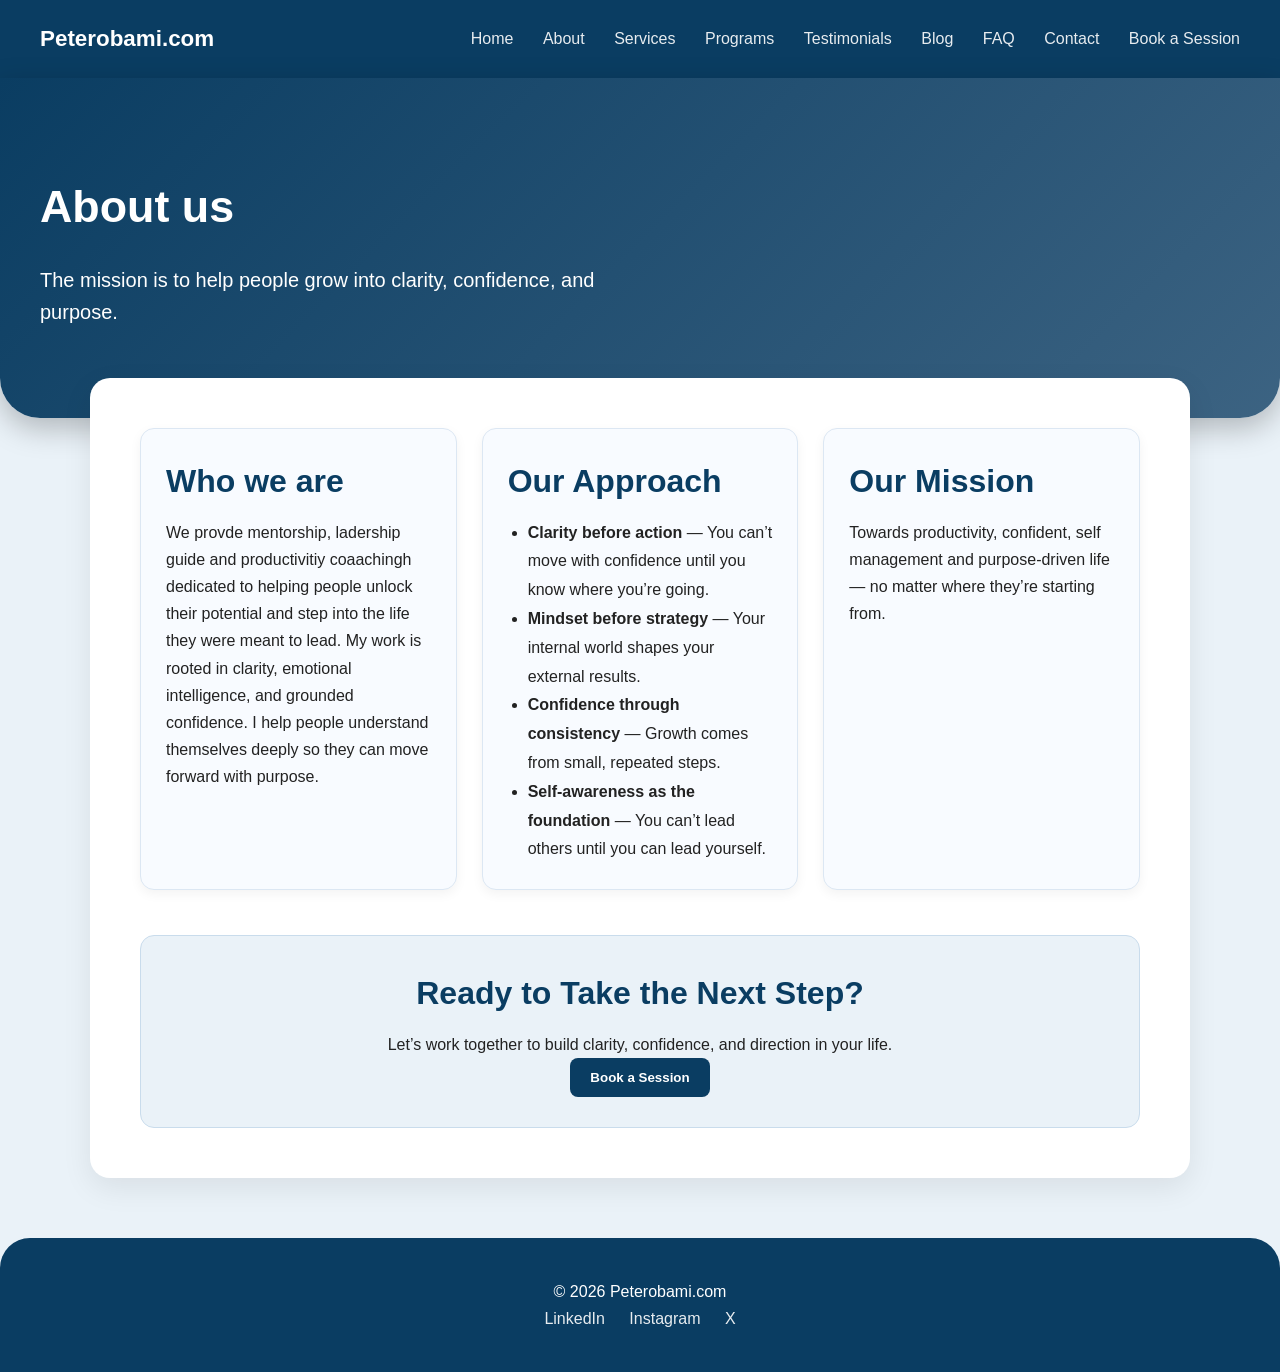
==== about.html @ d15416c0 "Initial commit for deployment" ====
<!DOCTYPE html>
<html lang="en">
<head>
  <meta charset="UTF-8">
  <title>About — Peter Obami</title>
  <meta name="viewport" content="width=device-width, initial-scale=1">
  <link rel="stylesheet" href="style.css">
</head>
<body>

<header>
  <div class="logo">Peterobami.com</div>
  <nav>
    <a href="index.html">Home</a>
    <a href="about.html">About</a>
    <a href="services.html">Services</a>
    <a href="programs.html">Programs</a>
    <a href="testimonials.html">Testimonials</a>
    <a href="blog.html">Blog</a>
    <a href="faq.html">FAQ</a>
    <a href="contact.html">Contact</a>
    <a href="https://calendly.com/peterobami/new-meeting" class="cta-nav" target="_blank">Book a Session</a>
  </nav>
</header>

<!-- ABOUT HERO -->
<section class="hero small-hero">
  <div class="hero-text">
    <h1>About us</h1>
    <p>The mission is to help people grow into clarity, confidence, and purpose.</p>
  </div>
</section>

<!-- ABOUT CONTENT -->
<section class="section"> 

  <div class="card">
    <h2>Who we are</h2>
    <p>We provde mentorship, ladership guide and productivitiy coaachingh dedicated to helping people unlock their potential and step into the life they were meant to lead. My work is rooted in clarity, emotional intelligence, and grounded confidence. I help people understand themselves deeply so they can move forward with purpose.</p>
  </div>

  <div class="card">
    <h2>Our Approach</h2>
    <ul style="padding-left:20px; line-height:1.8;">
      <li><strong>Clarity before action</strong> — You can’t move with confidence until you know where you’re going.</li>
      <li><strong>Mindset before strategy</strong> — Your internal world shapes your external results.</li>
      <li><strong>Confidence through consistency</strong> — Growth comes from small, repeated steps.</li>
      <li><strong>Self-awareness as the foundation</strong> — You can’t lead others until you can lead yourself.</li>
    </ul>
  </div>

  <div class="card">
    <h2>Our Mission</h2>
    <p>Towards productivity, confident, self management and purpose‑driven life — no matter where they’re starting from.</p>
  </div>

  <!-- CTA -->
  <div class="newsletter">
    <h2>Ready to Take the Next Step?</h2>
    <p>Let’s work together to build clarity, confidence, and direction in your life.</p>
    <a href="https://calendly.com/peterobami/new-meeting" target="_blank">
      <button type="button">Book a Session</button>
    </a>
  </div>

</section>

<footer>
  <p>© 2026 Peterobami.com</p>
  <div class="social-links">
    <a href="#">LinkedIn</a>
    <a href="#">Instagram</a>
    <a href="#">X</a>
  </div>
</footer>

</body>
</html>
---- style.css ----
/* GLOBAL RESET */
* {
  margin: 0;
  padding: 0;
  box-sizing: border-box;
}

/* GLOBAL STYLING */
body {
  font-family: 'Segoe UI', Arial, sans-serif;
  background: #eaf2f8; /* Light blue tint */
  color: #222;
  line-height: 1.7;
}

/* LINKS */
a {
  transition: opacity 0.2s ease, color 0.2s ease;
}

/* HEADER */
header {
  background: #0a3d62;
  color: white;
  padding: 20px 40px;
  display: flex;
  justify-content: space-between;
  align-items: center;
  box-shadow: 0 4px 12px rgba(0,0,0,0.2);
}

header .logo {
  font-size: 1.4rem;
  font-weight: 600;
}

nav a {
  color: white;
  margin-left: 25px;
  text-decoration: none;
  font-weight: 500;
  opacity: 0.9;
}

nav a:hover {
  opacity: 1;
}

/* HERO SECTION WITH PHOTO */
.hero {
  display: flex;
  align-items: center;
  justify-content: space-between;
  padding: 90px 40px;
  background: linear-gradient(135deg, #0a3d62, #3c6382);
  color: white;
  border-bottom-left-radius: 40px;
  border-bottom-right-radius: 40px;
  box-shadow: 0 10px 30px rgba(0,0,0,0.25);
}

.hero-text {
  max-width: 50%;
}

.hero-text h1 {
  font-size: 2.8rem;
  font-weight: 700;
  margin-bottom: 20px;
}

.hero-text p {
  font-size: 1.25rem;
  line-height: 1.6;
  max-width: 600px;
}

.hero-image img {
  width: 330px;
  height: auto;
  border-radius: 14px;
  box-shadow: 0 12px 35px rgba(0,0,0,0.3);
}

/* MAIN CONTENT SECTION */
.section {
  max-width: 1100px;
  margin: -40px auto 40px auto;
  background: white;
  padding: 50px;
  border-radius: 20px;
  box-shadow: 0 10px 30px rgba(0,0,0,0.08);

  display: grid;
  grid-template-columns: repeat(auto-fit, minmax(260px, 1fr));
  gap: 25px;
}

.section h2 {
  grid-column: 1 / -1;
  font-size: 2rem;
  margin-bottom: 10px;
  color: #0a3d62;
}

/* CARD SECTIONS */
.card {
  background: #f8fbff;
  padding: 25px;
  border-radius: 14px;
  border: 1px solid #dce7f3;
  box-shadow: 0 4px 12px rgba(0,0,0,0.05);
  transition: transform 0.2s ease, box-shadow 0.2s ease;
}

.card:hover {
  transform: translateY(-4px);
  box-shadow: 0 8px 20px rgba(0,0,0,0.12);
}

/* NEWSLETTER */
.newsletter {
  grid-column: 1 / -1;
  text-align: center;
  margin-top: 20px;
  padding: 30px;
  background: #eaf2f8;
  border-radius: 14px;
  border: 1px solid #c9dcec;
}

.newsletter input[type="email"] {
  padding: 12px;
  width: 260px;
  max-width: 80%;
  border-radius: 8px;
  border: 1px solid #bbb;
  margin-right: 10px;
}

.newsletter button {
  padding: 12px 20px;
  border-radius: 8px;
  border: none;
  background: #0a3d62;
  color: #fff;
  cursor: pointer;
  font-weight: 600;
}

.newsletter button:hover {
  background: #07405a;
}

/* FOOTER */
footer {
  background: #0a3d62;
  color: #fff;
  padding: 40px;
  text-align: center;
  margin-top: 60px;
  border-top-left-radius: 30px;
  border-top-right-radius: 30px;
}

footer .social-links a {
  color: #fff;
  margin: 0 10px;
  text-decoration: none;
  font-weight: 500;
  opacity: 0.9;
}

footer .social-links a:hover {
  opacity: 1;
}

/* RESPONSIVE */
@media (max-width: 768px) {

  header {
    flex-direction: column;
    text-align: center;
  }

  nav a {
    margin: 10px;
    display: inline-block;
  }

  .hero {
    flex-direction: column;
    text-align: center;
    padding: 60px 20px;
  }

  .hero-text {
    max-width: 100%;
    margin-bottom: 30px;
  }

  .hero-image img {
    width: 240px;
  }

  .section {
    padding: 30px 20px;
  }
}

/* DARK MODE */
@media (prefers-color-scheme: dark) {
  body {
    background: #0a0f14;
    color: #f5f5f5;
  }

  header {
    background: #000;
  }

  .card {
    background: #0f1a24;
    border-color: #1f2d3a;
    box-shadow: 0 4px 16px rgba(0,0,0,0.6);
  }

  .newsletter {
    background: #0f1a24;
    border-color: #1f2d3a;
  }

  footer {
    background: #000;
  }

  input, textarea {
    background: #111;
    color: #f5f5f5;
    border-color: #444;
  }
}
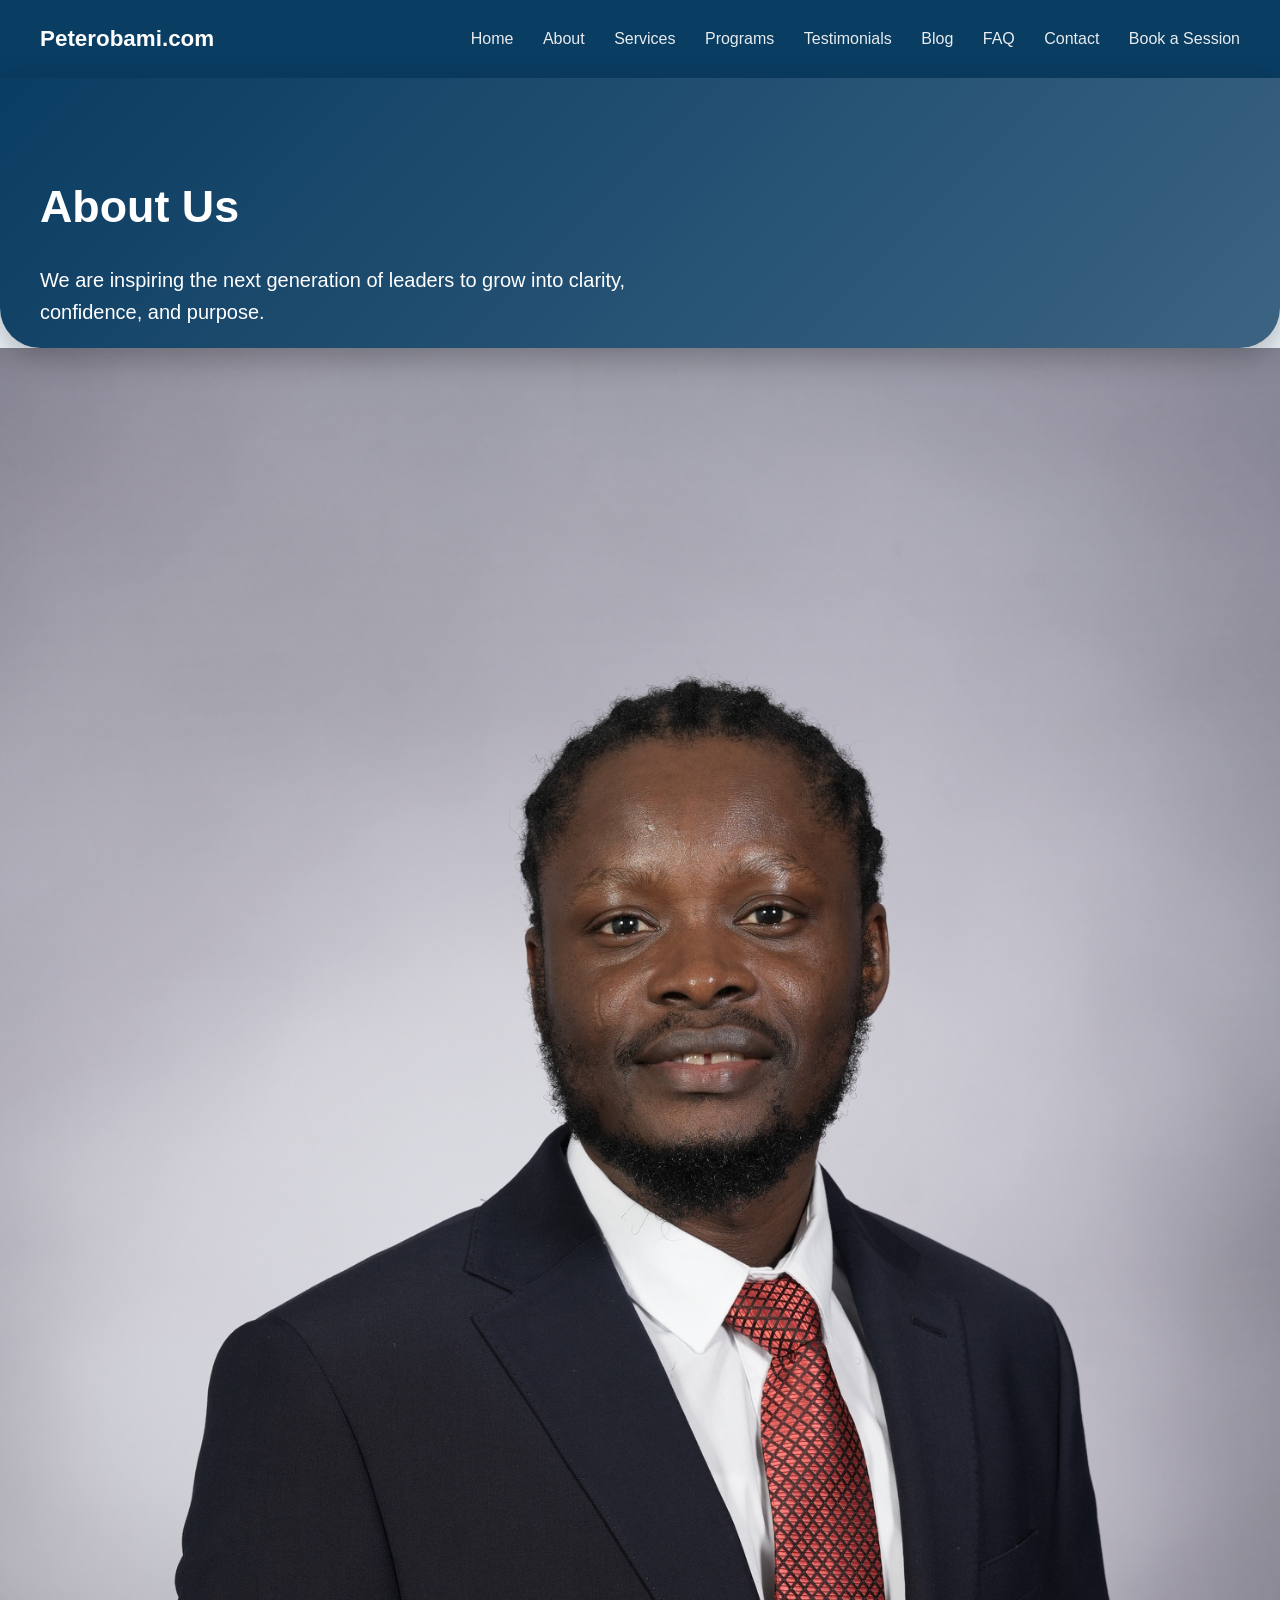
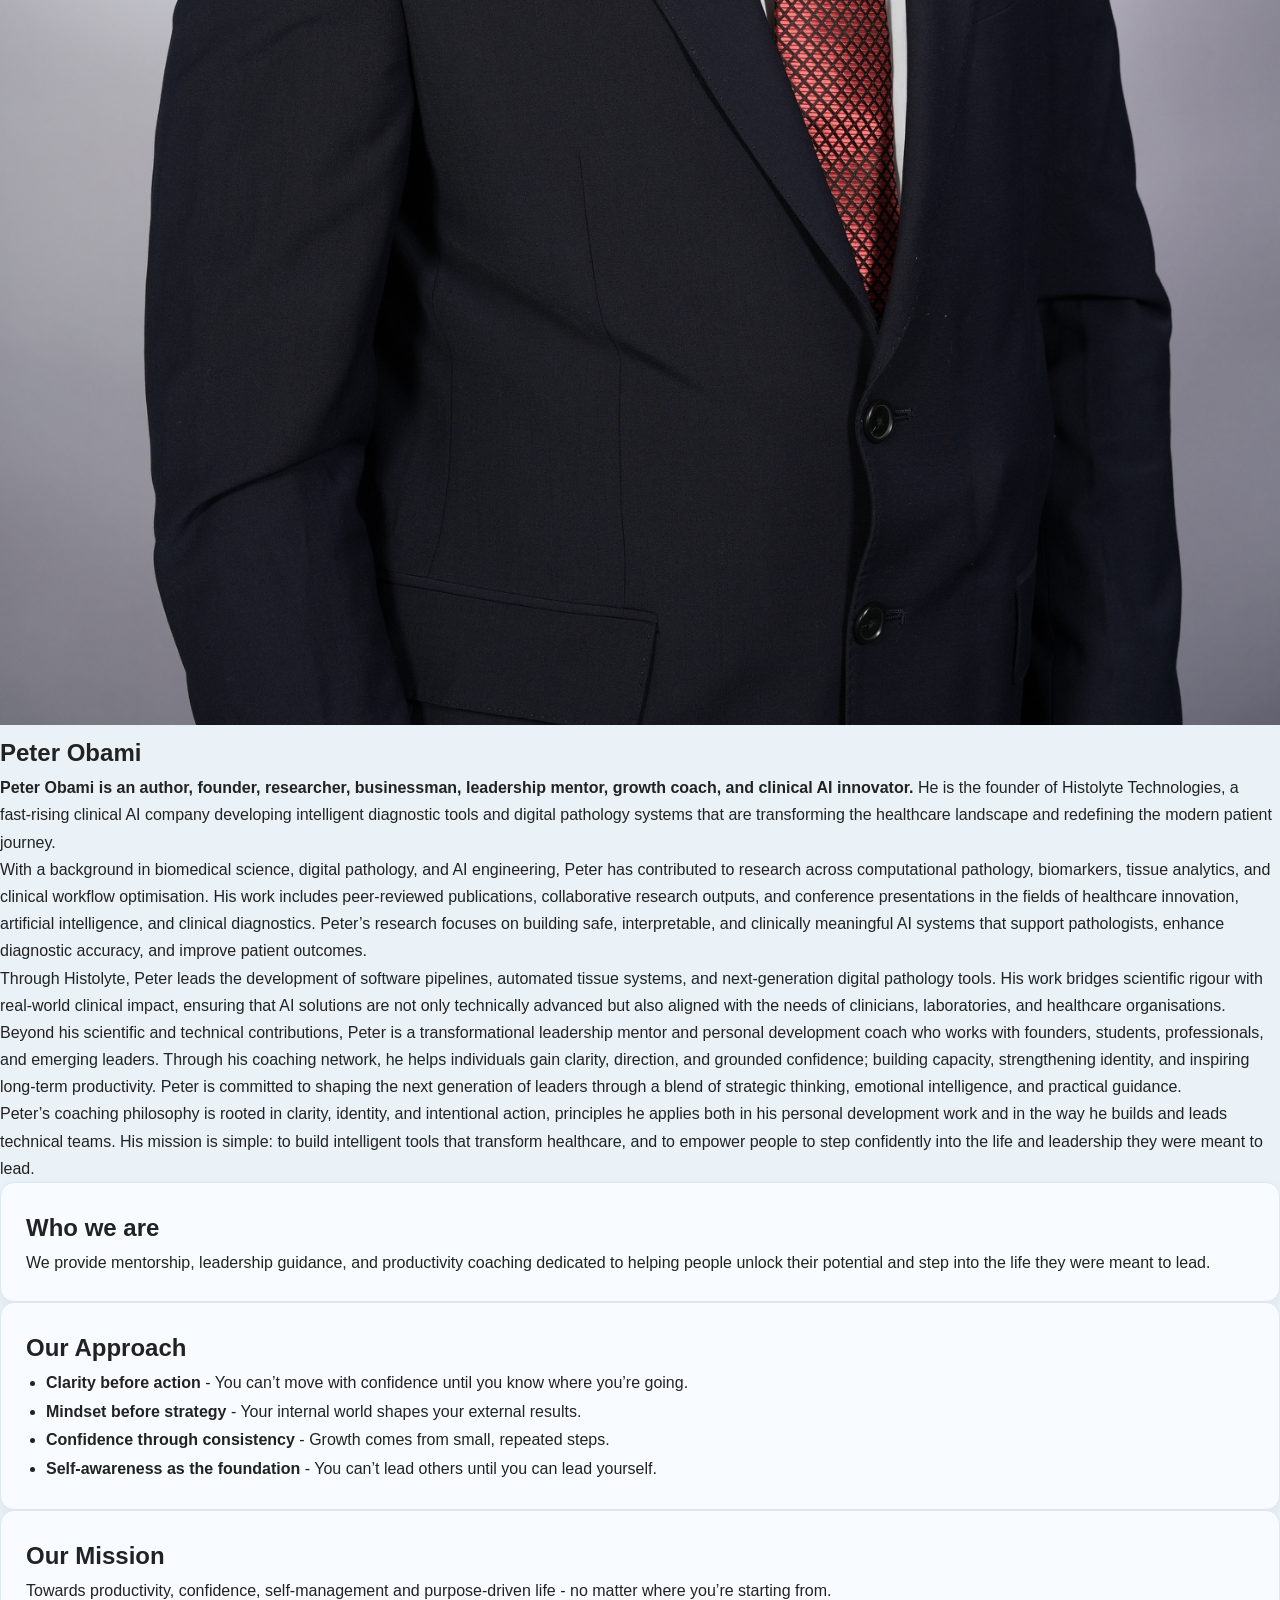
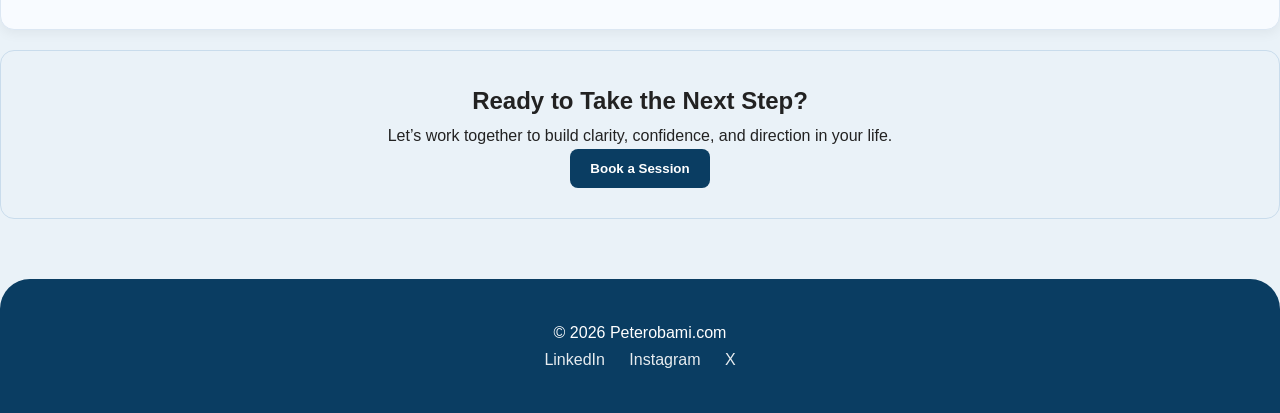
==== commit ea83f7b1: "Initial commit" ====
--- a/about.html
+++ b/about.html
@@ -26,43 +26,75 @@
 <!-- ABOUT HERO -->
 <section class="hero small-hero">
   <div class="hero-text">
-    <h1>About us</h1>
-    <p>The mission is to help people grow into clarity, confidence, and purpose.</p>
+    <h1>About Us</h1>
+    <p>We are inspiring the next generation of leaders to grow into clarity, confidence, and purpose.</p>
   </div>
 </section>
 
-<!-- ABOUT CONTENT -->
-<section class="section"> 
+<!-- CANVAS A — FULL-WIDTH FOUNDER PROFILE -->
+<section class="canvas-fullwidth">
+  <div class="inner founder-layout">
 
-  <div class="card">
-    <h2>Who we are</h2>
-    <p>We provde mentorship, ladership guide and productivitiy coaachingh dedicated to helping people unlock their potential and step into the life they were meant to lead. My work is rooted in clarity, emotional intelligence, and grounded confidence. I help people understand themselves deeply so they can move forward with purpose.</p>
+    <div class="founder-photo">
+      <img src="peter-hero.jpg" alt="Peter Obami">
+    </div>
+
+    <div class="founder-bio">
+  <h2>Peter Obami</h2>
+
+  <p><strong>Peter Obami is an author, founder, researcher, businessman, leadership mentor, growth coach, and clinical AI innovator.</strong> He is the founder of Histolyte Technologies, a fast‑rising clinical AI company developing intelligent diagnostic tools and digital pathology systems that are transforming the healthcare landscape and redefining the modern patient journey.</p>
+
+  <p>With a background in biomedical science, digital pathology, and AI engineering, Peter has contributed to research across computational pathology, biomarkers, tissue analytics, and clinical workflow optimisation. His work includes peer‑reviewed publications, collaborative research outputs, and conference presentations in the fields of healthcare innovation, artificial intelligence, and clinical diagnostics. Peter’s research focuses on building safe, interpretable, and clinically meaningful AI systems that support pathologists, enhance diagnostic accuracy, and improve patient outcomes.</p>
+
+  <p>Through Histolyte, Peter leads the development of software pipelines, automated tissue systems, and next‑generation digital pathology tools. His work bridges scientific rigour with real‑world clinical impact, ensuring that AI solutions are not only technically advanced but also aligned with the needs of clinicians, laboratories, and healthcare organisations.</p>
+
+  <p>Beyond his scientific and technical contributions, Peter is a transformational leadership mentor and personal development coach who works with founders, students, professionals, and emerging leaders. Through his coaching network, he helps individuals gain clarity, direction, and grounded confidence; building capacity, strengthening identity, and inspiring long‑term productivity. Peter is committed to shaping the next generation of leaders through a blend of strategic thinking, emotional intelligence, and practical guidance.</p>
+
+  <p>Peter’s coaching philosophy is rooted in clarity, identity, and intentional action, principles he applies both in his personal development work and in the way he builds and leads technical teams. His mission is simple: to build intelligent tools that transform healthcare, and to empower people to step confidently into the life and leadership they were meant to lead.</p>
+</div>
+
+
   </div>
+</section>
 
-  <div class="card">
-    <h2>Our Approach</h2>
-    <ul style="padding-left:20px; line-height:1.8;">
-      <li><strong>Clarity before action</strong> — You can’t move with confidence until you know where you’re going.</li>
-      <li><strong>Mindset before strategy</strong> — Your internal world shapes your external results.</li>
-      <li><strong>Confidence through consistency</strong> — Growth comes from small, repeated steps.</li>
-      <li><strong>Self-awareness as the foundation</strong> — You can’t lead others until you can lead yourself.</li>
-    </ul>
+<!-- CANVAS B — FULL-WIDTH CARDS -->
+<section class="canvas-fullwidth">
+  <div class="inner cards-grid">
+
+    <div class="card">
+      <h2>Who we are</h2>
+      <p>We provide mentorship, leadership guidance, and productivity coaching dedicated to helping people unlock their potential and step into the life they were meant to lead.</p>
+    </div>
+
+    <div class="card">
+      <h2>Our Approach</h2>
+      <ul style="padding-left:20px; line-height:1.8;">
+        <li><strong>Clarity before action</strong> - You can’t move with confidence until you know where you’re going.</li>
+        <li><strong>Mindset before strategy</strong> - Your internal world shapes your external results.</li>
+        <li><strong>Confidence through consistency</strong> - Growth comes from small, repeated steps.</li>
+        <li><strong>Self-awareness as the foundation</strong> - You can’t lead others until you can lead yourself.</li>
+      </ul>
+    </div>
+
+    <div class="card">
+      <h2>Our Mission</h2>
+      <p>Towards productivity, confidence, self‑management and purpose‑driven life - no matter where you’re starting from.</p>
+    </div>
+
   </div>
+</section>
 
-  <div class="card">
-    <h2>Our Mission</h2>
-    <p>Towards productivity, confident, self management and purpose‑driven life — no matter where they’re starting from.</p>
+<!-- CTA -->
+<section class="canvas-fullwidth">
+  <div class="inner">
+    <div class="newsletter">
+      <h2>Ready to Take the Next Step?</h2>
+      <p>Let’s work together to build clarity, confidence, and direction in your life.</p>
+      <a href="https://calendly.com/peterobami/new-meeting" target="_blank">
+        <button type="button">Book a Session</button>
+      </a>
+    </div>
   </div>
-
-  <!-- CTA -->
-  <div class="newsletter">
-    <h2>Ready to Take the Next Step?</h2>
-    <p>Let’s work together to build clarity, confidence, and direction in your life.</p>
-    <a href="https://calendly.com/peterobami/new-meeting" target="_blank">
-      <button type="button">Book a Session</button>
-    </a>
-  </div>
-
 </section>
 
 <footer>
--- a/style.css
+++ b/style.css
@@ -1,3 +1,6 @@
+/* GOOGLE FONTS */
+@import url('https://fonts.googleapis.com/css2?family=Playfair+Display:wght@600;700&family=Lora:wght@400;500&family=Inter:wght@300;400;500;600&display=swap');
+
 /* GLOBAL RESET */
 * {
   margin: 0;
@@ -8,7 +11,7 @@
 /* GLOBAL STYLING */
 body {
   font-family: 'Segoe UI', Arial, sans-serif;
-  background: #eaf2f8; /* Light blue tint */
+  background: #eaf2f8;
   color: #222;
   line-height: 1.7;
 }
@@ -46,8 +49,244 @@
   opacity: 1;
 }
 
-/* HERO SECTION WITH PHOTO */
+/* HERO SECTION */
 .hero {
+  display: flex;
+  align-items: center;
+  justify-content: space-between;
+  padding: 90px 40px 20px 40px; /* reduced bottom padding */
+  background: linear-gradient(135deg, #0a3d62, #3c6382);
+  color: white;
+  border-bottom-left-radius: 40px;
+  border-bottom-right-radius: 40px;
+  box-shadow: 0 10px 30px rgba(0,0,0,0.25);
+  position: relative;
+  
+}
+.founder-floating {
+  top: calc(66.8% - 10px) !important;
+}
+.hero-text {
+  max-width: 50%;
+}
+
+.hero-text h1 {
+  font-size: 2.8rem;
+  font-weight: 700;
+  margin-bottom: 20px;
+}
+
+.hero-text p {
+  font-size: 1.25rem;
+  line-height: 1.6;
+  max-width: 600px;
+}
+
+.hero-image img {
+  width: 330px;
+  height: auto;
+  border-radius: 14px;
+  box-shadow: 0 12px 35px rgba(0,0,0,0.3);
+}
+
+/* FOUNDER FLOATING BOX */
+.founder-floating {
+  position: absolute;
+  top: 100%; /* sits directly under hero */
+  right: 40px; /* aligns with hero image */
+  width: 330px;
+  background: white;
+  padding: 25px;
+  border-radius: 14px;
+  box-shadow: 0 8px 20px rgba(0,0,0,0.15);
+  z-index: 10;
+}
+
+.founder-floating h2 {
+  font-family: 'Playfair Display', serif;
+  font-size: 1.8rem;
+  margin-bottom: 15px;
+  color: #0a3d62;
+  text-align: center;
+}
+
+.founder-floating p {
+  font-family: 'Lora', serif;
+  font-size: 1rem;
+  line-height: 1.7;
+  color: #222;
+  margin-bottom: 12px;
+}
+
+/* MAIN CONTENT SECTION — CLEANED */
+.section {
+  max-width: 1100px;
+  margin: 0 auto 40px auto; /* default */
+  background: white;
+  padding: 50px;
+  border-radius: 20px;
+  box-shadow: 0 10px 30px rgba(0,0,0,0.08);
+  display: grid;
+  grid-template-columns: repeat(auto-fit, minmax(260px, 1fr));
+  gap: 25px;
+}
+
+/* OVERRIDE: MOVE CANVAS UP TO TOUCH HERO */
+.section:first-of-type {
+  margin-top: -120px !important; /* THIS is the fix */
+}
+
+.section h2 {
+  grid-column: 1 / -1;
+  font-size: 2rem;
+  margin-bottom: 10px;
+  color: #0a3d62;
+}
+
+/* CARD SECTIONS */
+.card {
+  background: #f8fbff;
+  padding: 25px;
+  border-radius: 14px;
+  border: 1px solid #dce7f3;
+  box-shadow: 0 4px 12px rgba(0,0,0,0.05);
+  transition: transform 0.2s ease, box-shadow 0.2s ease;
+}
+
+.card:hover {
+  transform: translateY(-4px);
+  box-shadow: 0 8px 20px rgba(0,0,0,0.12);
+}
+
+/* NEWSLETTER */
+.newsletter {
+  grid-column: 1 / -1;
+  text-align: center;
+  margin-top: 20px;
+  padding: 30px;
+  background: #eaf2f8;
+  border-radius: 14px;
+  border: 1px solid #c9dcec;
+}
+
+.newsletter input[type="email"] {
+  padding: 12px;
+  width: 260px;
+  max-width: 80%;
+  border-radius: 8px;
+  border: 1px solid #bbb;
+  margin-right: 10px;
+}
+
+.newsletter button {
+  padding: 12px 20px;
+  border-radius: 8px;
+  border: none;
+  background: #0a3d62;
+  color: #fff;
+  cursor: pointer;
+  font-weight: 600;
+}
+
+.newsletter button:hover {
+  background: #07405a;
+}
+
+/* FOOTER */
+footer {
+  background: #0a3d62;
+  color: #fff;
+  padding: 40px;
+  text-align: center;
+  margin-top: 60px;
+  border-top-left-radius: 30px;
+  border-top-right-radius: 30px;
+}
+
+footer .social-links a {
+  color: #fff;
+  margin: 0 10px;
+  text-decoration: none;
+  font-weight: 500;
+  opacity: 0.9;
+}
+
+footer .social-links a:hover {
+  opacity: 1;
+}
+
+/* RESPONSIVE */
+@media (max-width: 768px) {
+  header {
+    flex-direction: column;
+    text-align: center;
+  }
+
+  nav a {
+    margin: 10px;
+    display: inline-block;
+  }
+
+  .hero {
+    flex-direction: column;
+    text-align: center;
+    padding: 60px 20px;
+  }
+
+  .hero-text {
+    max-width: 100%;
+    margin-bottom: 30px;
+  }
+
+  .hero-image img {
+    width: 240px;
+  }
+
+  .section {
+    padding: 30px 20px;
+  }
+
+  .founder-floating {
+    position: static;
+    margin: 20px auto;
+  }
+}
+
+/* DARK MODE */
+@media (prefers-color-scheme: dark) {
+  body {
+    background: #0a0f14;
+    color: #f5f5f5;
+  }
+
+  header {
+    background: #000;
+  }
+
+  .card {
+    background: #0f1a24;
+    border-color: #1f2d3a;
+    box-shadow: 0 4px 16px rgba(0,0,0,0.6);
+  }
+
+  .newsletter {
+    background: #0f1a24;
+    border-color: #1f2d3a;
+  }
+
+  footer {
+    background: #000;
+  }
+
+  input, textarea {
+    background: #111;
+    color: #f5f5f5;
+    border-color: #444;
+  }
+  /* ABOUT PAGE — MATCH HOMEPAGE STRUCTURE */
+
+/* 1 — Make About hero match homepage hero */
+.small-hero {
   display: flex;
   align-items: center;
   justify-content: space-between;
@@ -59,184 +298,55 @@
   box-shadow: 0 10px 30px rgba(0,0,0,0.25);
 }
 
-.hero-text {
-  max-width: 50%;
-}
-
-.hero-text h1 {
-  font-size: 2.8rem;
-  font-weight: 700;
-  margin-bottom: 20px;
-}
-
-.hero-text p {
-  font-size: 1.25rem;
-  line-height: 1.6;
-  max-width: 600px;
-}
-
-.hero-image img {
-  width: 330px;
+/* 2 — Constrain About page photo EXACTLY like homepage */
+.founder-photo img {
+  width: 330px !important;
   height: auto;
   border-radius: 14px;
   box-shadow: 0 12px 35px rgba(0,0,0,0.3);
 }
 
-/* MAIN CONTENT SECTION */
-.section {
+/* 3 — Make About page layout match homepage hero layout */
+.founder-layout {
+  display: flex;
+  align-items: flex-start;
+  justify-content: space-between;
+  gap: 40px;
   max-width: 1100px;
-  margin: -40px auto 40px auto;
+  margin: -40px auto 60px auto; /* pulls it up like homepage canvas */
+  padding: 0 40px;
+}
+
+/* 4 — Make full-width canvas sections match homepage canvas */
+.canvas-fullwidth {
+  width: 100%;
   background: white;
-  padding: 50px;
+  padding: 60px 0;
   border-radius: 20px;
   box-shadow: 0 10px 30px rgba(0,0,0,0.08);
-
+  margin-bottom: 40px;
+}
+
+.canvas-fullwidth .inner {
+  max-width: 1100px;
+  margin: 0 auto;
+  padding: 0 40px;
+}
+
+/* 5 — Make founder bio match homepage text style */
+.founder-bio {
+  max-width: 650px;
+  font-size: 1.1rem;
+  line-height: 1.7;
+  color: #222;
+}
+
+/* 6 — Make cards grid match homepage card layout */
+.cards-grid {
   display: grid;
-  grid-template-columns: repeat(auto-fit, minmax(260px, 1fr));
-  gap: 25px;
-}
-
-.section h2 {
-  grid-column: 1 / -1;
-  font-size: 2rem;
-  margin-bottom: 10px;
-  color: #0a3d62;
-}
-
-/* CARD SECTIONS */
-.card {
-  background: #f8fbff;
-  padding: 25px;
-  border-radius: 14px;
-  border: 1px solid #dce7f3;
-  box-shadow: 0 4px 12px rgba(0,0,0,0.05);
-  transition: transform 0.2s ease, box-shadow 0.2s ease;
-}
-
-.card:hover {
-  transform: translateY(-4px);
-  box-shadow: 0 8px 20px rgba(0,0,0,0.12);
-}
-
-/* NEWSLETTER */
-.newsletter {
-  grid-column: 1 / -1;
-  text-align: center;
-  margin-top: 20px;
-  padding: 30px;
-  background: #eaf2f8;
-  border-radius: 14px;
-  border: 1px solid #c9dcec;
-}
-
-.newsletter input[type="email"] {
-  padding: 12px;
-  width: 260px;
-  max-width: 80%;
-  border-radius: 8px;
-  border: 1px solid #bbb;
-  margin-right: 10px;
-}
-
-.newsletter button {
-  padding: 12px 20px;
-  border-radius: 8px;
-  border: none;
-  background: #0a3d62;
-  color: #fff;
-  cursor: pointer;
-  font-weight: 600;
-}
-
-.newsletter button:hover {
-  background: #07405a;
-}
-
-/* FOOTER */
-footer {
-  background: #0a3d62;
-  color: #fff;
-  padding: 40px;
-  text-align: center;
-  margin-top: 60px;
-  border-top-left-radius: 30px;
-  border-top-right-radius: 30px;
-}
-
-footer .social-links a {
-  color: #fff;
-  margin: 0 10px;
-  text-decoration: none;
-  font-weight: 500;
-  opacity: 0.9;
-}
-
-footer .social-links a:hover {
-  opacity: 1;
-}
-
-/* RESPONSIVE */
-@media (max-width: 768px) {
-
-  header {
-    flex-direction: column;
-    text-align: center;
-  }
-
-  nav a {
-    margin: 10px;
-    display: inline-block;
-  }
-
-  .hero {
-    flex-direction: column;
-    text-align: center;
-    padding: 60px 20px;
-  }
-
-  .hero-text {
-    max-width: 100%;
-    margin-bottom: 30px;
-  }
-
-  .hero-image img {
-    width: 240px;
-  }
-
-  .section {
-    padding: 30px 20px;
-  }
-}
-
-/* DARK MODE */
-@media (prefers-color-scheme: dark) {
-  body {
-    background: #0a0f14;
-    color: #f5f5f5;
-  }
-
-  header {
-    background: #000;
-  }
-
-  .card {
-    background: #0f1a24;
-    border-color: #1f2d3a;
-    box-shadow: 0 4px 16px rgba(0,0,0,0.6);
-  }
-
-  .newsletter {
-    background: #0f1a24;
-    border-color: #1f2d3a;
-  }
-
-  footer {
-    background: #000;
-  }
-
-  input, textarea {
-    background: #111;
-    color: #f5f5f5;
-    border-color: #444;
-  }
-}
+  grid-template-columns: repeat(auto-fit, minmax(280px, 1fr));
+  gap: 30px;
+  margin-top: 40px;
+}
+
+}
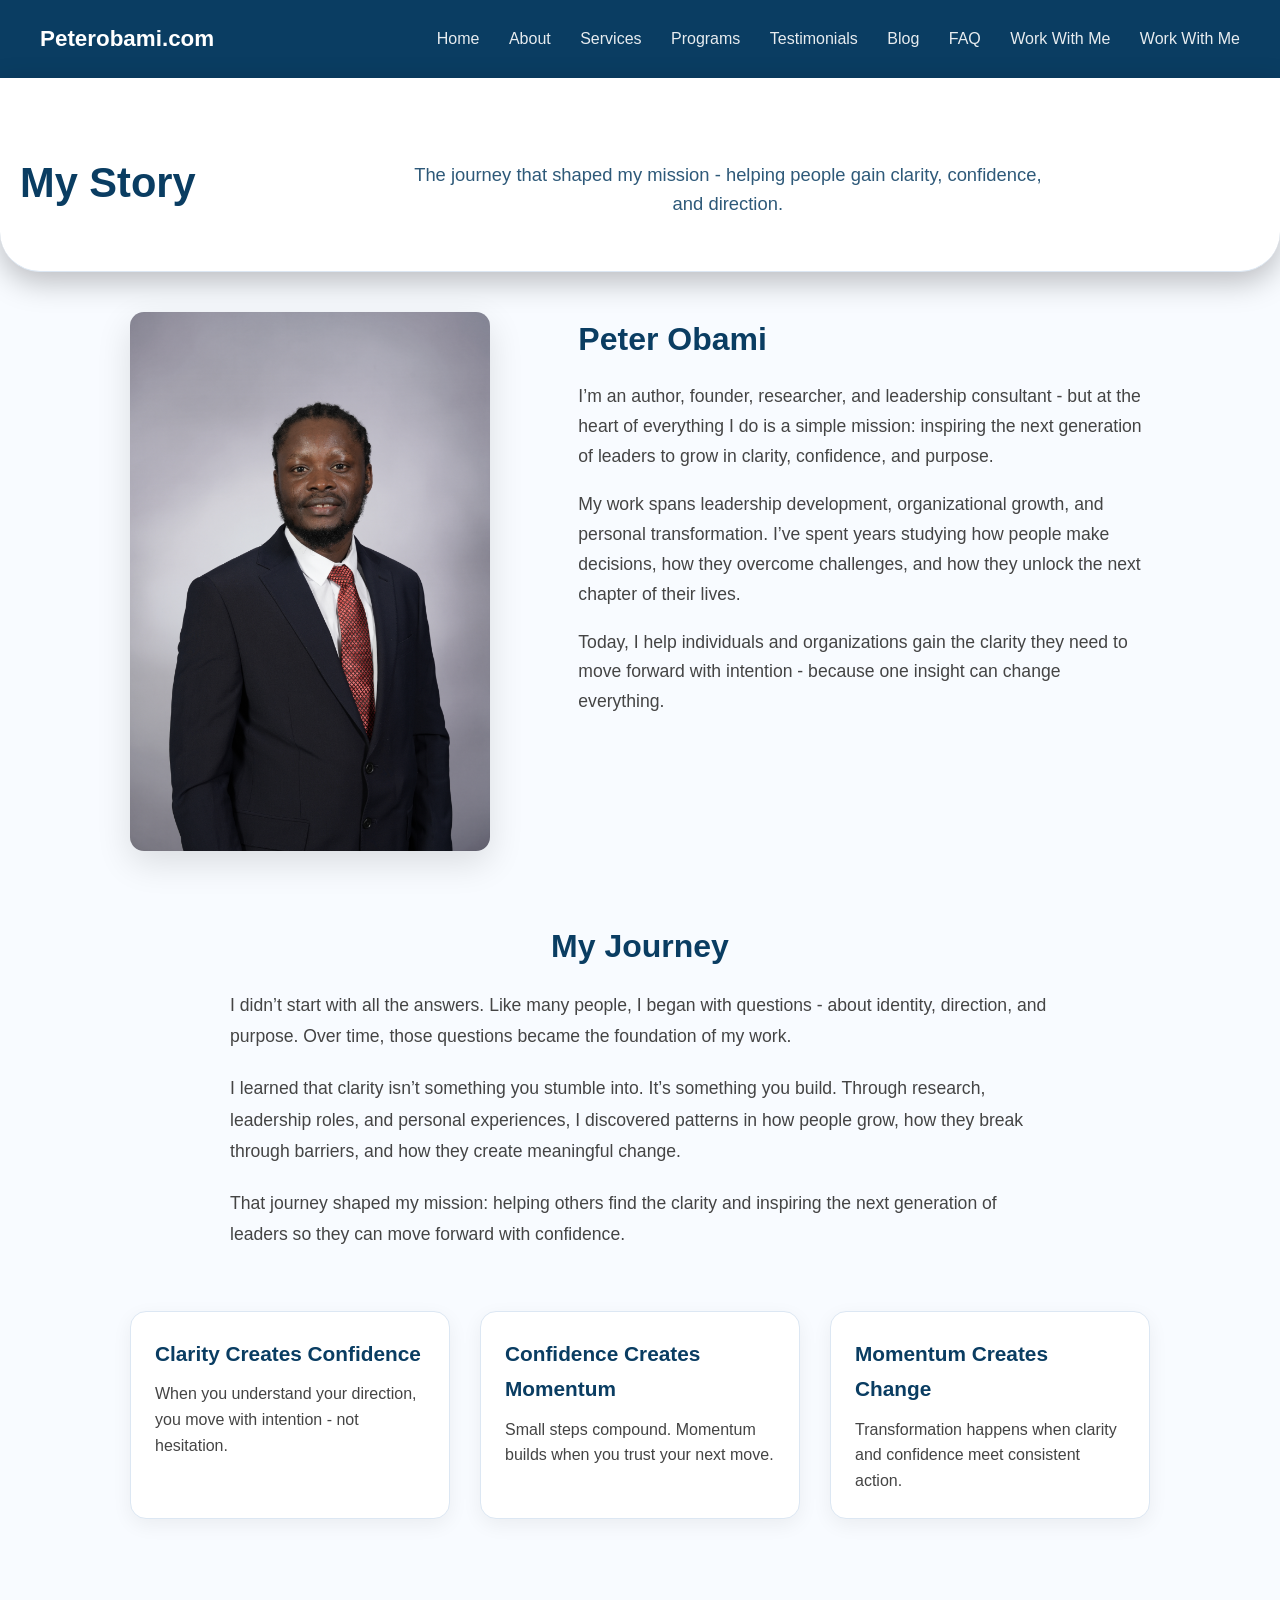
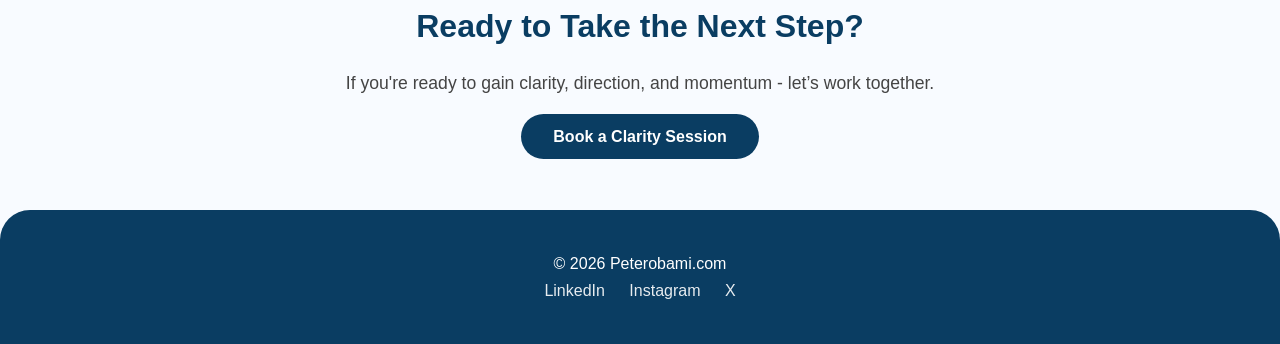
==== commit a1370da2: "Update favicon and website content" ====
--- a/about.html
+++ b/about.html
@@ -1,12 +1,177 @@
 <!DOCTYPE html>
 <html lang="en">
 <head>
+  <link rel="icon" type="image/png" href="favicon.png">
+  <link rel="icon" type="image/x-icon" href="favicon.ico">
+
   <meta charset="UTF-8">
   <title>About — Peter Obami</title>
   <meta name="viewport" content="width=device-width, initial-scale=1">
   <link rel="stylesheet" href="style.css">
+
+  <style>
+    /* ============================
+       LIGHT PREMIUM ABOUT PAGE
+       ============================ */
+
+    .about-page {
+      background: #f8fbff;
+    }
+
+    /* HERO */
+    .hero {
+      background: white !important;
+      padding: 70px 20px 40px !important;
+      text-align: center;
+      color: #0a3d62 !important;
+      border-bottom: 1px solid #dce7f3;
+    }
+
+    .hero h1 {
+      font-size: 2.6rem;
+      font-weight: 700;
+      margin-bottom: 12px;
+    }
+
+    .hero p {
+      font-size: 1.15rem;
+      max-width: 650px;
+      margin: 0 auto;
+      opacity: 0.85;
+      line-height: 1.6;
+    }
+
+    /* MAIN BIO SECTION */
+    .bio-section {
+      max-width: 1100px;
+      margin: 40px auto;
+      display: grid;
+      grid-template-columns: 1fr 1.4fr;
+      gap: 40px;
+      padding: 0 40px;
+    }
+
+    @media (max-width: 900px) {
+      .bio-section {
+        grid-template-columns: 1fr;
+      }
+    }
+
+    .bio-photo img {
+      width: 100%;
+      max-width: 360px;
+      border-radius: 14px;
+      box-shadow: 0 12px 35px rgba(0,0,0,0.12);
+    }
+
+    .bio-text h2 {
+      font-size: 2rem;
+      color: #0a3d62;
+      margin-bottom: 16px;
+    }
+
+    .bio-text p {
+      font-size: 1.1rem;
+      color: #444;
+      line-height: 1.7;
+      margin-bottom: 18px;
+    }
+
+    /* STORY SECTION */
+    .story-section {
+      max-width: 900px;
+      margin: 60px auto;
+      padding: 0 40px;
+      text-align: left;
+    }
+
+    .story-section h2 {
+      font-size: 2rem;
+      color: #0a3d62;
+      margin-bottom: 16px;
+      text-align: center;
+    }
+
+    .story-section p {
+      font-size: 1.1rem;
+      color: #444;
+      line-height: 1.8;
+      margin-bottom: 20px;
+    }
+
+    /* BELIEFS SECTION */
+    .beliefs-section {
+      max-width: 1100px;
+      margin: 60px auto;
+      padding: 0 40px;
+    }
+
+    .beliefs-grid {
+      display: grid;
+      grid-template-columns: repeat(auto-fit, minmax(260px, 1fr));
+      gap: 30px;
+    }
+
+    .belief-card {
+      background: white;
+      border-radius: 16px;
+      padding: 24px;
+      border: 1px solid #dce7f3;
+      box-shadow: 0 6px 20px rgba(0,0,0,0.06);
+    }
+
+    .belief-card h3 {
+      color: #0a3d62;
+      margin-bottom: 10px;
+      font-size: 1.3rem;
+    }
+
+    .belief-card p {
+      color: #444;
+      line-height: 1.6;
+      font-size: 1rem;
+    }
+
+    /* CTA */
+    .cta-section {
+      text-align: center;
+      margin: 80px auto 60px;
+      max-width: 700px;
+      padding: 0 40px;
+    }
+
+    .cta-section h2 {
+      font-size: 2rem;
+      color: #0a3d62;
+      margin-bottom: 16px;
+    }
+
+    .cta-section p {
+      font-size: 1.1rem;
+      color: #444;
+      margin-bottom: 24px;
+      line-height: 1.7;
+    }
+
+    .cta-section a {
+      padding: 14px 32px;
+      background: #0a3d62;
+      color: white;
+      border-radius: 999px;
+      text-decoration: none;
+      font-weight: 600;
+      transition: 0.2s ease;
+    }
+
+    .cta-section a:hover {
+      background: #07405a;
+    }
+
+  </style>
 </head>
+
 <body>
+<div class="about-page">
 
 <header>
   <div class="logo">Peterobami.com</div>
@@ -18,83 +183,71 @@
     <a href="testimonials.html">Testimonials</a>
     <a href="blog.html">Blog</a>
     <a href="faq.html">FAQ</a>
-    <a href="contact.html">Contact</a>
-    <a href="https://calendly.com/peterobami/new-meeting" class="cta-nav" target="_blank">Book a Session</a>
+    <a href="contact.html">Work With Me</a>
+    <a href="https://calendly.com/peterobami/new-meeting" class="cta-nav" target="_blank">Work With Me</a>
   </nav>
 </header>
 
-<!-- ABOUT HERO -->
-<section class="hero small-hero">
-  <div class="hero-text">
-    <h1>About Us</h1>
-    <p>We are inspiring the next generation of leaders to grow into clarity, confidence, and purpose.</p>
-  </div>
-</section>
-
-<!-- CANVAS A — FULL-WIDTH FOUNDER PROFILE -->
-<section class="canvas-fullwidth">
-  <div class="inner founder-layout">
-
-    <div class="founder-photo">
-      <img src="peter-hero.jpg" alt="Peter Obami">
+<!-- HERO -->
+<section class="hero">
+  <h1>My Story</h1>
+  <p>The journey that shaped my mission - helping people gain clarity, confidence, and direction.</p>
+</section>
+
+<!-- BIO SECTION -->
+<section class="bio-section">
+  <div class="bio-photo">
+    <img src="peter-hero.jpg" alt="Peter Obami">
+  </div>
+
+  <div class="bio-text">
+    <h2>Peter Obami</h2>
+    <p>I’m an author, founder, researcher, and leadership consultant - but at the heart of everything I do is a simple mission: inspiring the next generation of leaders to grow in clarity, confidence, and purpose.</p>
+
+    <p>My work spans leadership development, organizational growth, and personal transformation. I’ve spent years studying how people make decisions, how they overcome challenges, and how they unlock the next chapter of their lives.</p>
+
+    <p>Today, I help individuals and organizations gain the clarity they need to move forward with intention - because one insight can change everything.</p>
+  </div>
+</section>
+
+<!-- STORY SECTION -->
+<section class="story-section">
+  <h2>My Journey</h2>
+
+  <p>I didn’t start with all the answers. Like many people, I began with questions - about identity, direction, and purpose. Over time, those questions became the foundation of my work.</p>
+
+  <p>I learned that clarity isn’t something you stumble into. It’s something you build. Through research, leadership roles, and personal experiences, I discovered patterns in how people grow, how they break through barriers, and how they create meaningful change.</p>
+
+  <p>That journey shaped my mission: helping others find the clarity and inspiring the next generation of leaders so they can move forward with confidence.</p>
+</section>
+
+<!-- BELIEFS SECTION -->
+<section class="beliefs-section">
+  <div class="beliefs-grid">
+
+    <div class="belief-card">
+      <h3>Clarity Creates Confidence</h3>
+      <p>When you understand your direction, you move with intention - not hesitation.</p>
     </div>
 
-    <div class="founder-bio">
-  <h2>Peter Obami</h2>
-
-  <p><strong>Peter Obami is an author, founder, researcher, businessman, leadership mentor, growth coach, and clinical AI innovator.</strong> He is the founder of Histolyte Technologies, a fast‑rising clinical AI company developing intelligent diagnostic tools and digital pathology systems that are transforming the healthcare landscape and redefining the modern patient journey.</p>
-
-  <p>With a background in biomedical science, digital pathology, and AI engineering, Peter has contributed to research across computational pathology, biomarkers, tissue analytics, and clinical workflow optimisation. His work includes peer‑reviewed publications, collaborative research outputs, and conference presentations in the fields of healthcare innovation, artificial intelligence, and clinical diagnostics. Peter’s research focuses on building safe, interpretable, and clinically meaningful AI systems that support pathologists, enhance diagnostic accuracy, and improve patient outcomes.</p>
-
-  <p>Through Histolyte, Peter leads the development of software pipelines, automated tissue systems, and next‑generation digital pathology tools. His work bridges scientific rigour with real‑world clinical impact, ensuring that AI solutions are not only technically advanced but also aligned with the needs of clinicians, laboratories, and healthcare organisations.</p>
-
-  <p>Beyond his scientific and technical contributions, Peter is a transformational leadership mentor and personal development coach who works with founders, students, professionals, and emerging leaders. Through his coaching network, he helps individuals gain clarity, direction, and grounded confidence; building capacity, strengthening identity, and inspiring long‑term productivity. Peter is committed to shaping the next generation of leaders through a blend of strategic thinking, emotional intelligence, and practical guidance.</p>
-
-  <p>Peter’s coaching philosophy is rooted in clarity, identity, and intentional action, principles he applies both in his personal development work and in the way he builds and leads technical teams. His mission is simple: to build intelligent tools that transform healthcare, and to empower people to step confidently into the life and leadership they were meant to lead.</p>
-</div>
-
-
-  </div>
-</section>
-
-<!-- CANVAS B — FULL-WIDTH CARDS -->
-<section class="canvas-fullwidth">
-  <div class="inner cards-grid">
-
-    <div class="card">
-      <h2>Who we are</h2>
-      <p>We provide mentorship, leadership guidance, and productivity coaching dedicated to helping people unlock their potential and step into the life they were meant to lead.</p>
+    <div class="belief-card">
+      <h3>Confidence Creates Momentum</h3>
+      <p>Small steps compound. Momentum builds when you trust your next move.</p>
     </div>
 
-    <div class="card">
-      <h2>Our Approach</h2>
-      <ul style="padding-left:20px; line-height:1.8;">
-        <li><strong>Clarity before action</strong> - You can’t move with confidence until you know where you’re going.</li>
-        <li><strong>Mindset before strategy</strong> - Your internal world shapes your external results.</li>
-        <li><strong>Confidence through consistency</strong> - Growth comes from small, repeated steps.</li>
-        <li><strong>Self-awareness as the foundation</strong> - You can’t lead others until you can lead yourself.</li>
-      </ul>
+    <div class="belief-card">
+      <h3>Momentum Creates Change</h3>
+      <p>Transformation happens when clarity and confidence meet consistent action.</p>
     </div>
 
-    <div class="card">
-      <h2>Our Mission</h2>
-      <p>Towards productivity, confidence, self‑management and purpose‑driven life - no matter where you’re starting from.</p>
-    </div>
-
   </div>
 </section>
 
 <!-- CTA -->
-<section class="canvas-fullwidth">
-  <div class="inner">
-    <div class="newsletter">
-      <h2>Ready to Take the Next Step?</h2>
-      <p>Let’s work together to build clarity, confidence, and direction in your life.</p>
-      <a href="https://calendly.com/peterobami/new-meeting" target="_blank">
-        <button type="button">Book a Session</button>
-      </a>
-    </div>
-  </div>
+<section class="cta-section">
+  <h2>Ready to Take the Next Step?</h2>
+  <p>If you're ready to gain clarity, direction, and momentum - let’s work together.</p>
+  <a href="contact.html">Book a Clarity Session</a>
 </section>
 
 <footer>
@@ -106,5 +259,6 @@
   </div>
 </footer>
 
+</div>
 </body>
 </html>
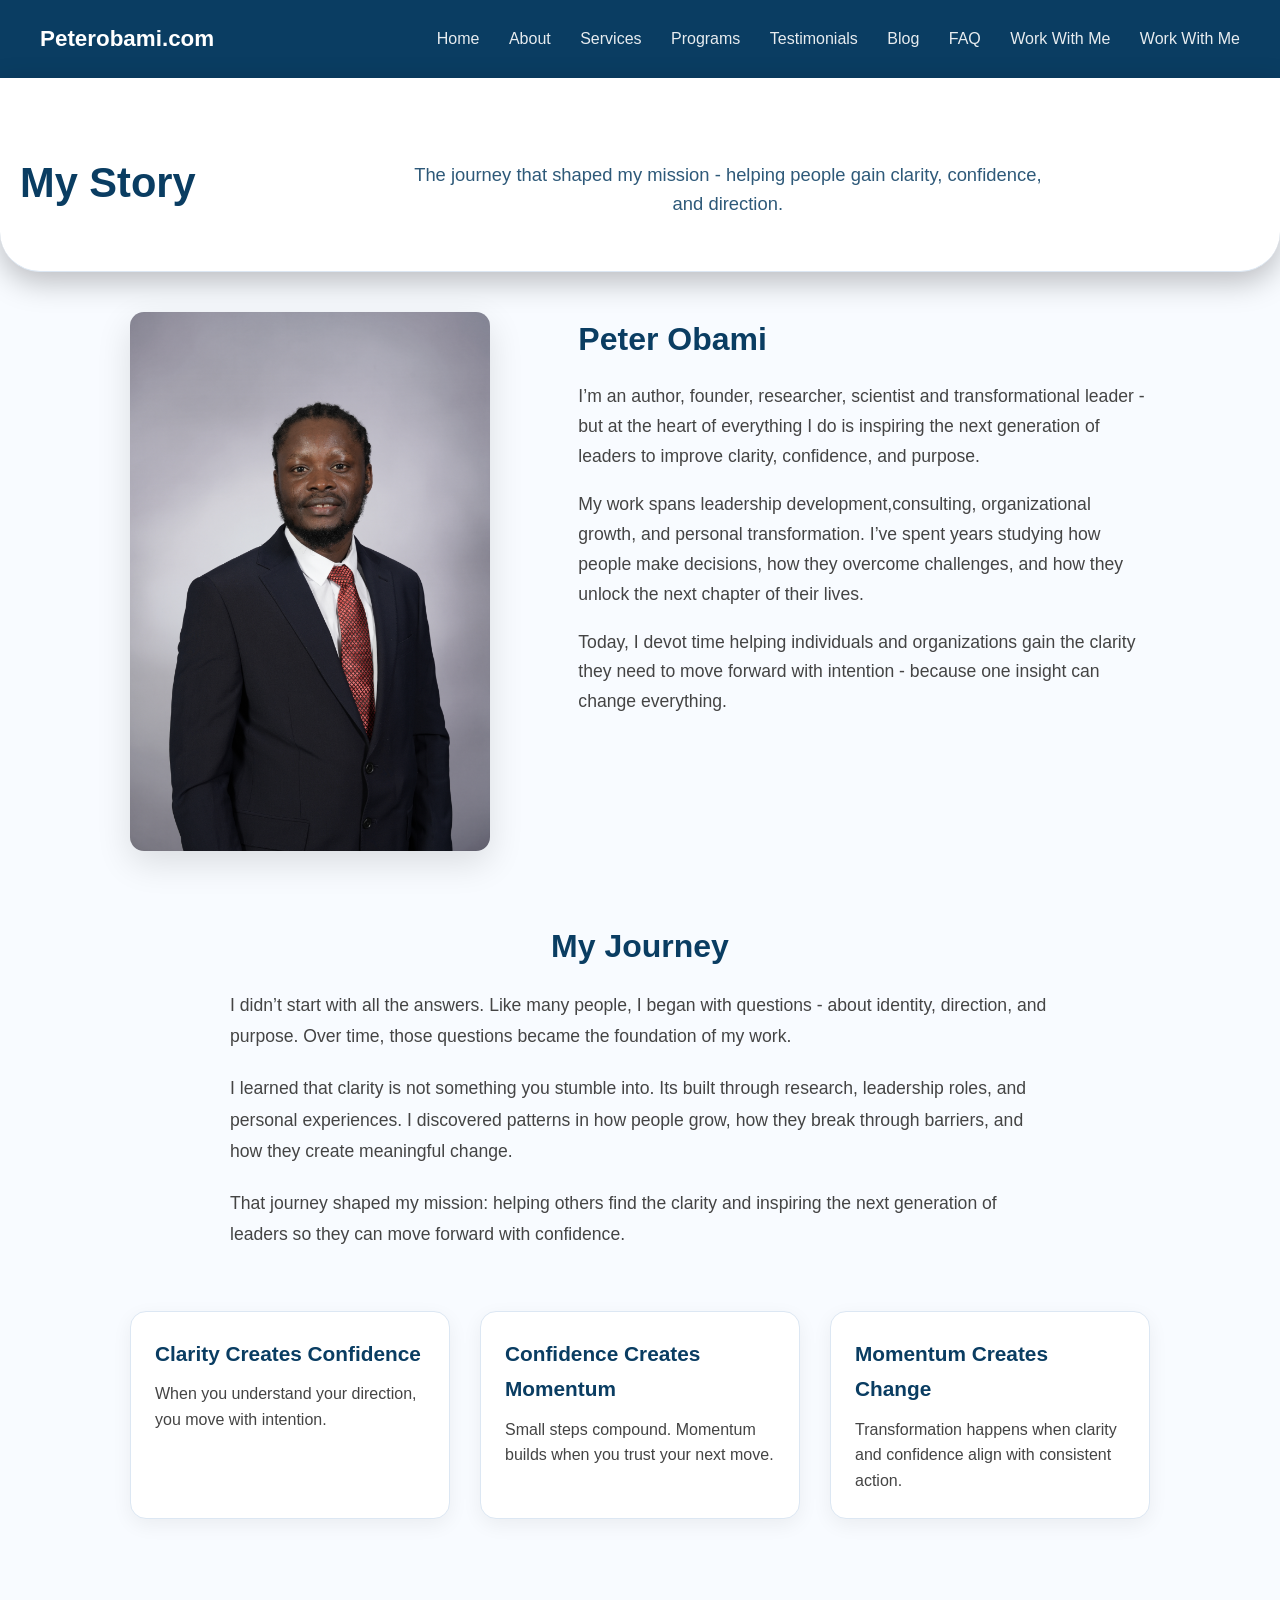
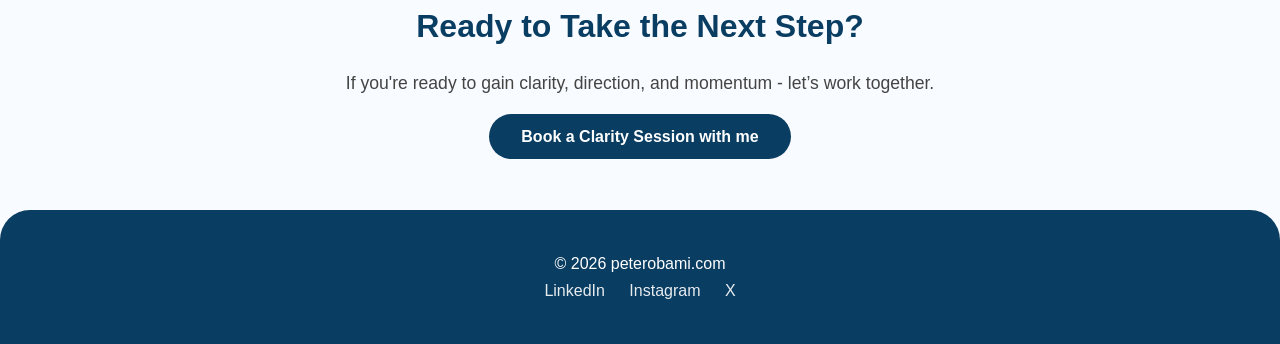
==== commit 355f2cd5: "Revise bio and beliefs sections for clarity Updated various text elements for clarity and consistenc" ====
--- a/about.html
+++ b/about.html
@@ -202,11 +202,11 @@
 
   <div class="bio-text">
     <h2>Peter Obami</h2>
-    <p>I’m an author, founder, researcher, and leadership consultant - but at the heart of everything I do is a simple mission: inspiring the next generation of leaders to grow in clarity, confidence, and purpose.</p>
-
-    <p>My work spans leadership development, organizational growth, and personal transformation. I’ve spent years studying how people make decisions, how they overcome challenges, and how they unlock the next chapter of their lives.</p>
-
-    <p>Today, I help individuals and organizations gain the clarity they need to move forward with intention - because one insight can change everything.</p>
+    <p>I’m an author, founder, researcher, scientist and transformational leader - but at the heart of everything I do is inspiring the next generation of leaders to improve clarity, confidence, and purpose.</p>
+
+    <p>My work spans leadership development,consulting, organizational growth, and personal transformation. I’ve spent years studying how people make decisions, how they overcome challenges, and how they unlock the next chapter of their lives.</p>
+
+    <p>Today, I devot time helping individuals and organizations gain the clarity they need to move forward with intention - because one insight can change everything.</p>
   </div>
 </section>
 
@@ -216,7 +216,7 @@
 
   <p>I didn’t start with all the answers. Like many people, I began with questions - about identity, direction, and purpose. Over time, those questions became the foundation of my work.</p>
 
-  <p>I learned that clarity isn’t something you stumble into. It’s something you build. Through research, leadership roles, and personal experiences, I discovered patterns in how people grow, how they break through barriers, and how they create meaningful change.</p>
+  <p>I learned that clarity is not something you stumble into. Its built through research, leadership roles, and personal experiences. I discovered patterns in how people grow, how they break through barriers, and how they create meaningful change.</p>
 
   <p>That journey shaped my mission: helping others find the clarity and inspiring the next generation of leaders so they can move forward with confidence.</p>
 </section>
@@ -227,7 +227,7 @@
 
     <div class="belief-card">
       <h3>Clarity Creates Confidence</h3>
-      <p>When you understand your direction, you move with intention - not hesitation.</p>
+      <p>When you understand your direction, you move with intention.</p>
     </div>
 
     <div class="belief-card">
@@ -237,7 +237,7 @@
 
     <div class="belief-card">
       <h3>Momentum Creates Change</h3>
-      <p>Transformation happens when clarity and confidence meet consistent action.</p>
+      <p>Transformation happens when clarity and confidence align with consistent action.</p>
     </div>
 
   </div>
@@ -247,11 +247,11 @@
 <section class="cta-section">
   <h2>Ready to Take the Next Step?</h2>
   <p>If you're ready to gain clarity, direction, and momentum - let’s work together.</p>
-  <a href="contact.html">Book a Clarity Session</a>
+  <a href="contact.html">Book a Clarity Session with me</a>
 </section>
 
 <footer>
-  <p>© 2026 Peterobami.com</p>
+  <p>© 2026 peterobami.com</p>
   <div class="social-links">
     <a href="#">LinkedIn</a>
     <a href="#">Instagram</a>
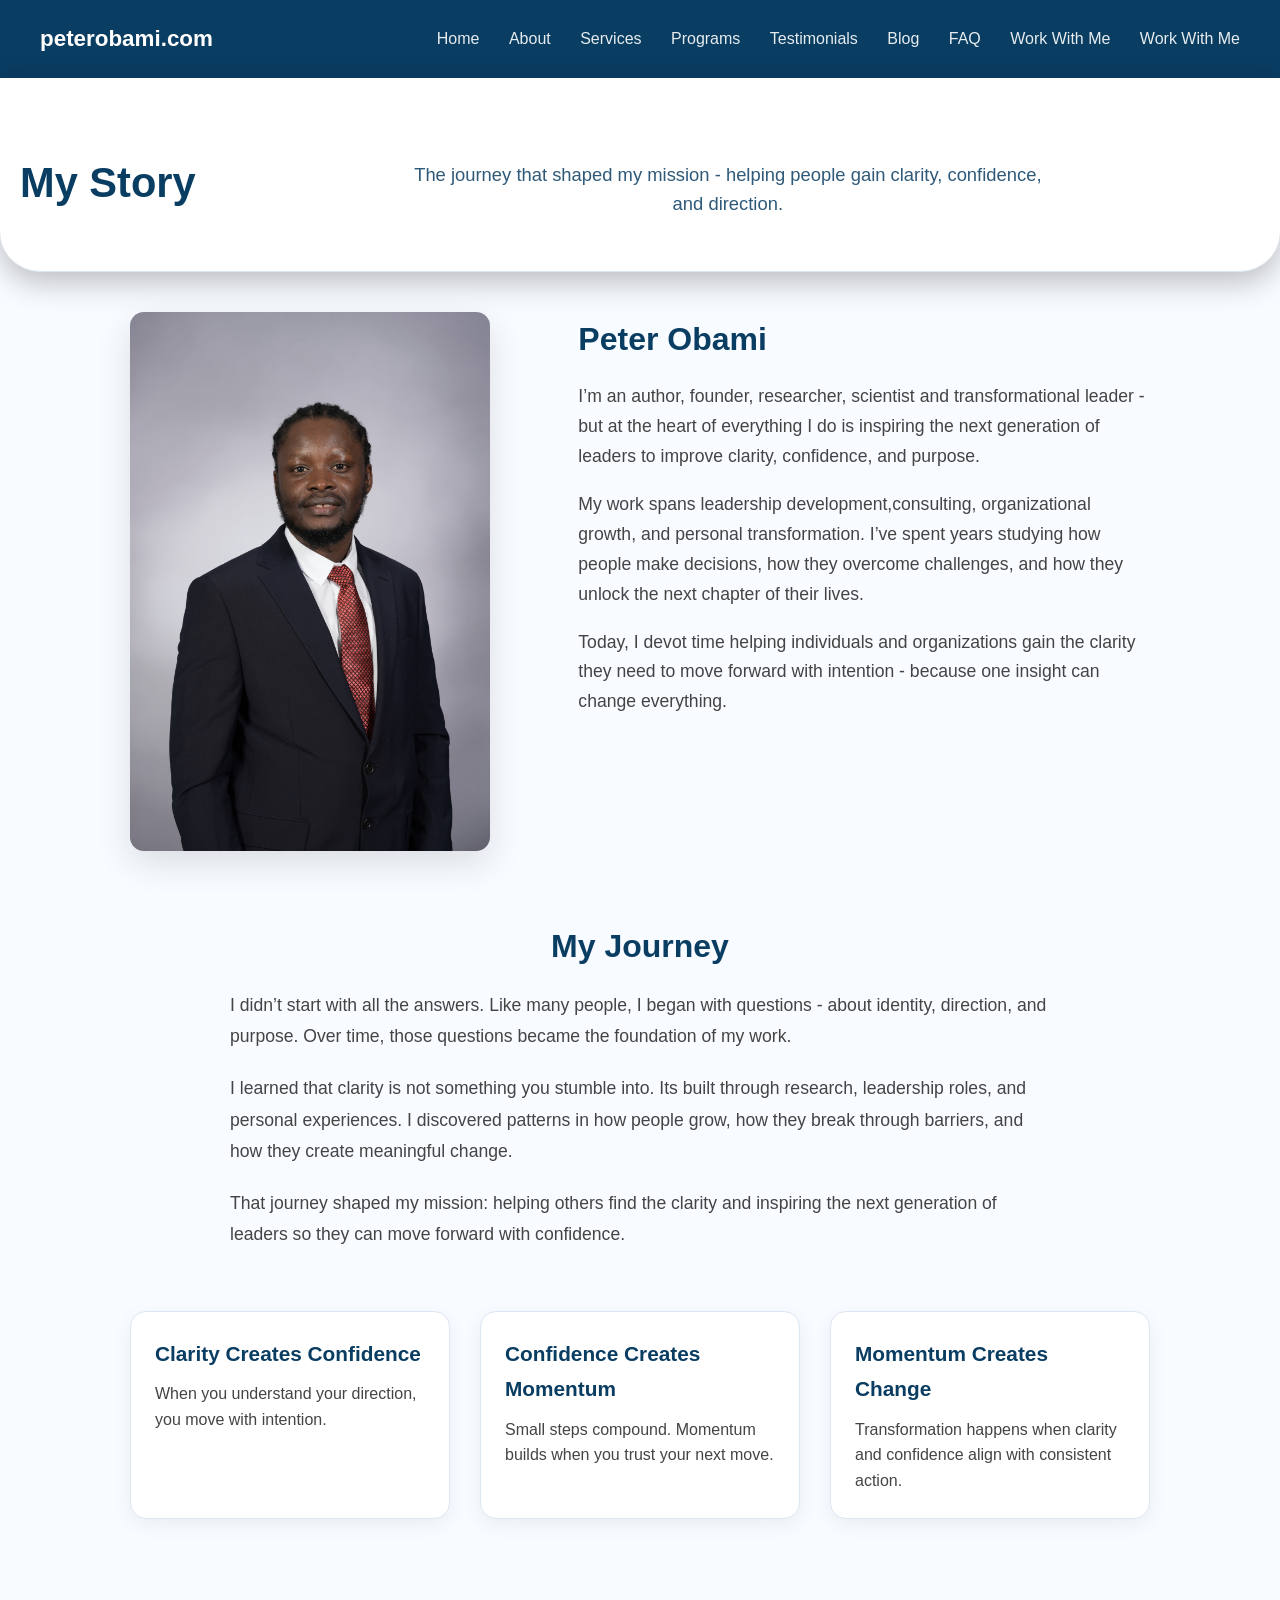
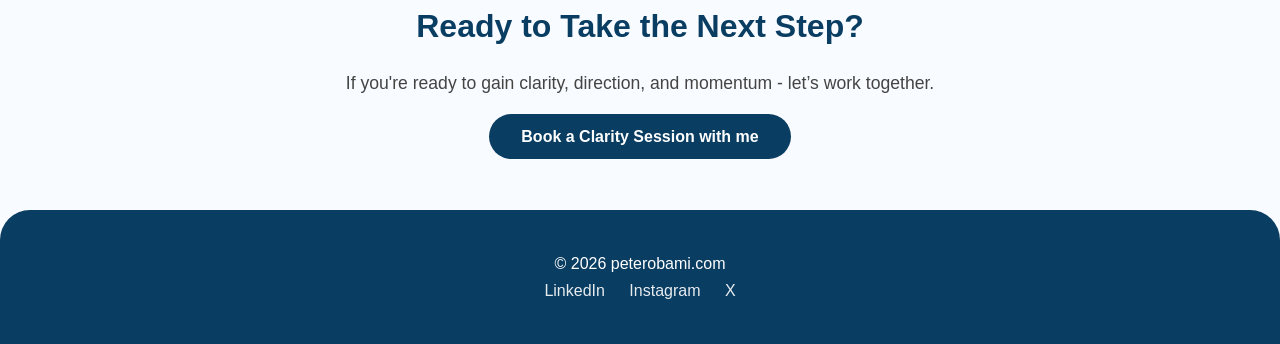
==== commit 3400026a: "Update logo text to lowercase" ====
--- a/about.html
+++ b/about.html
@@ -174,7 +174,7 @@
 <div class="about-page">
 
 <header>
-  <div class="logo">Peterobami.com</div>
+  <div class="logo">peterobami.com</div>
   <nav>
     <a href="index.html">Home</a>
     <a href="about.html">About</a>
